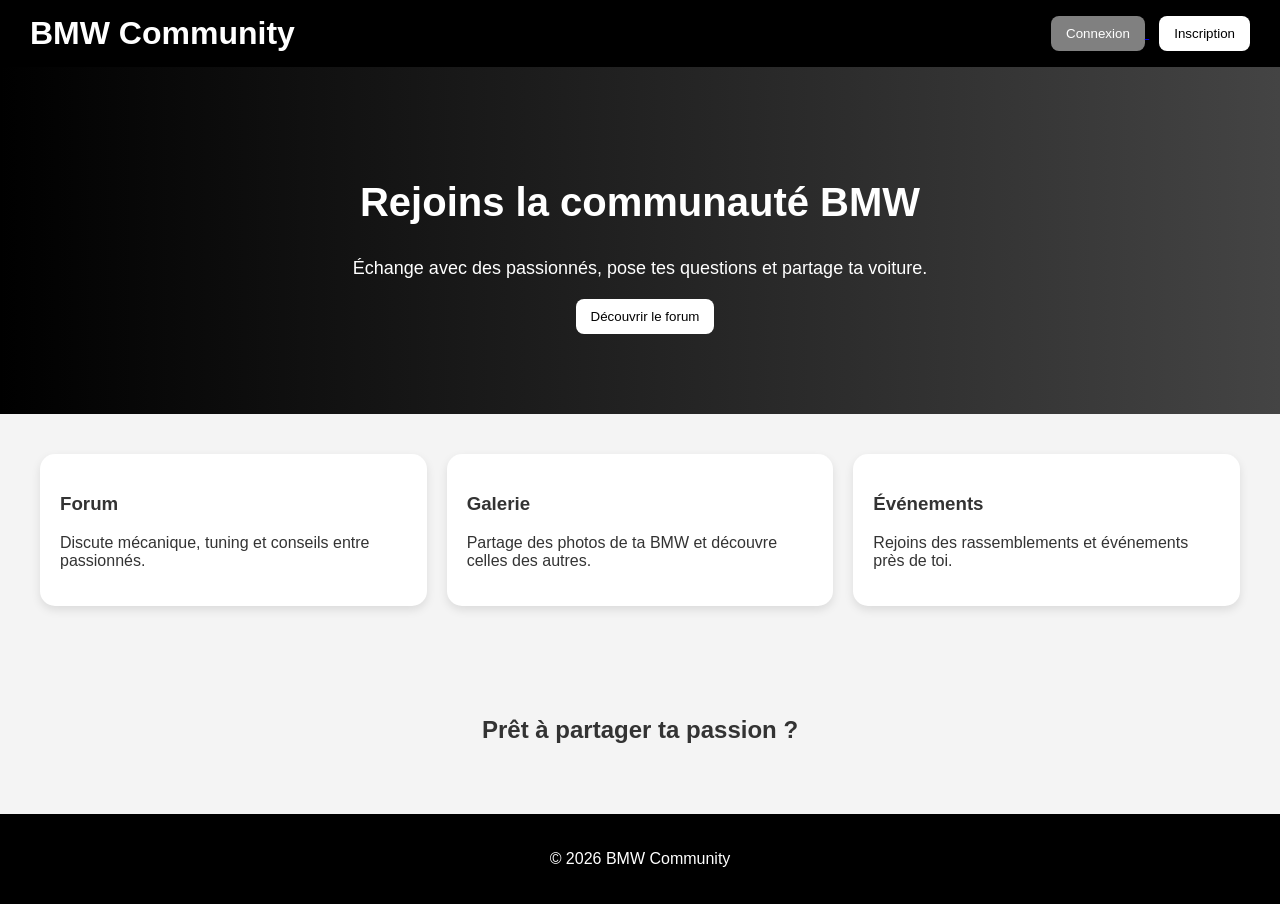
==== templates/index.html @ 7494e1bd "f" ====
<!DOCTYPE html>
<html lang="fr">
<head>
  <meta charset="UTF-8">
  <title>BMW Community</title>
    <link rel="stylesheet" href="/static/style.css">
</head>
<body>

<header>
  <h1>BMW Community</h1>
  <div>
    <a href="/login">
     <button class="btn btn-secondary">Connexion</button>
    </a>

    <a href="/register">
     <button class="btn btn-primary">Inscription</button>
    </a>
  </div>
</header>

</body>
<section class="hero">
  <h2>Rejoins la communauté BMW</h2>
  <p>Échange avec des passionnés, pose tes questions et partage ta voiture.</p>
  <a href="/forum">
    <button class="btn btn-primary">Découvrir le forum</button>
  </a>
</section>

<section class="features">
  <div class="card">
    <h3>Forum</h3>
    <p>Discute mécanique, tuning et conseils entre passionnés.</p>
  </div>

  <div class="card">
    <h3>Galerie</h3>
    <p>Partage des photos de ta BMW et découvre celles des autres.</p>
  </div>

  <div class="card">
    <h3>Événements</h3>
    <p>Rejoins des rassemblements et événements près de toi.</p>
  </div>
</section>

<section class="cta">
  <h2>Prêt à partager ta passion ?</h2>
</section>

<footer>
  <p>© 2026 BMW Community</p>
</footer>
</body>
</html>
---- static/style.css ----
body {
      margin: 0;
      font-family: Arial, sans-serif;
      background-color: #f4f4f4;
      color: #333;
    }

header {
      background-color: black;
      color: white;
      padding: 15px 30px;
      display: flex;
      justify-content: space-between;
      align-items: center;
    }

header h1 {
      margin: 0;
    }

.btn {
      padding: 10px 15px;
      border: none;
      cursor: pointer;
      border-radius: 8px;
      margin-left: 10px;
    }

.btn-primary {
      background-color: white;
      color: black;
    }

.btn-secondary {
      background-color: gray;
      color: white;
    }

.hero {
      text-align: center;
      padding: 80px 20px;
      background: linear-gradient(to right, #000, #444);
      color: white;
    }

.hero h2 {
      font-size: 40px;
    }

.hero p {
      font-size: 18px;
      margin: 20px 0;
    }

.features {
      display: grid;
      grid-template-columns: repeat(auto-fit, minmax(250px, 1fr));
      gap: 20px;
      padding: 40px;
    }

.card {
      background-color: white;
      padding: 20px;
      border-radius: 15px;
      box-shadow: 0 4px 10px rgba(0,0,0,0.1);
    }

.cta {
      text-align: center;
      padding: 50px;
    }

footer {
      background-color: black;
      color: white;
      text-align: center;
      padding: 20px;
    }
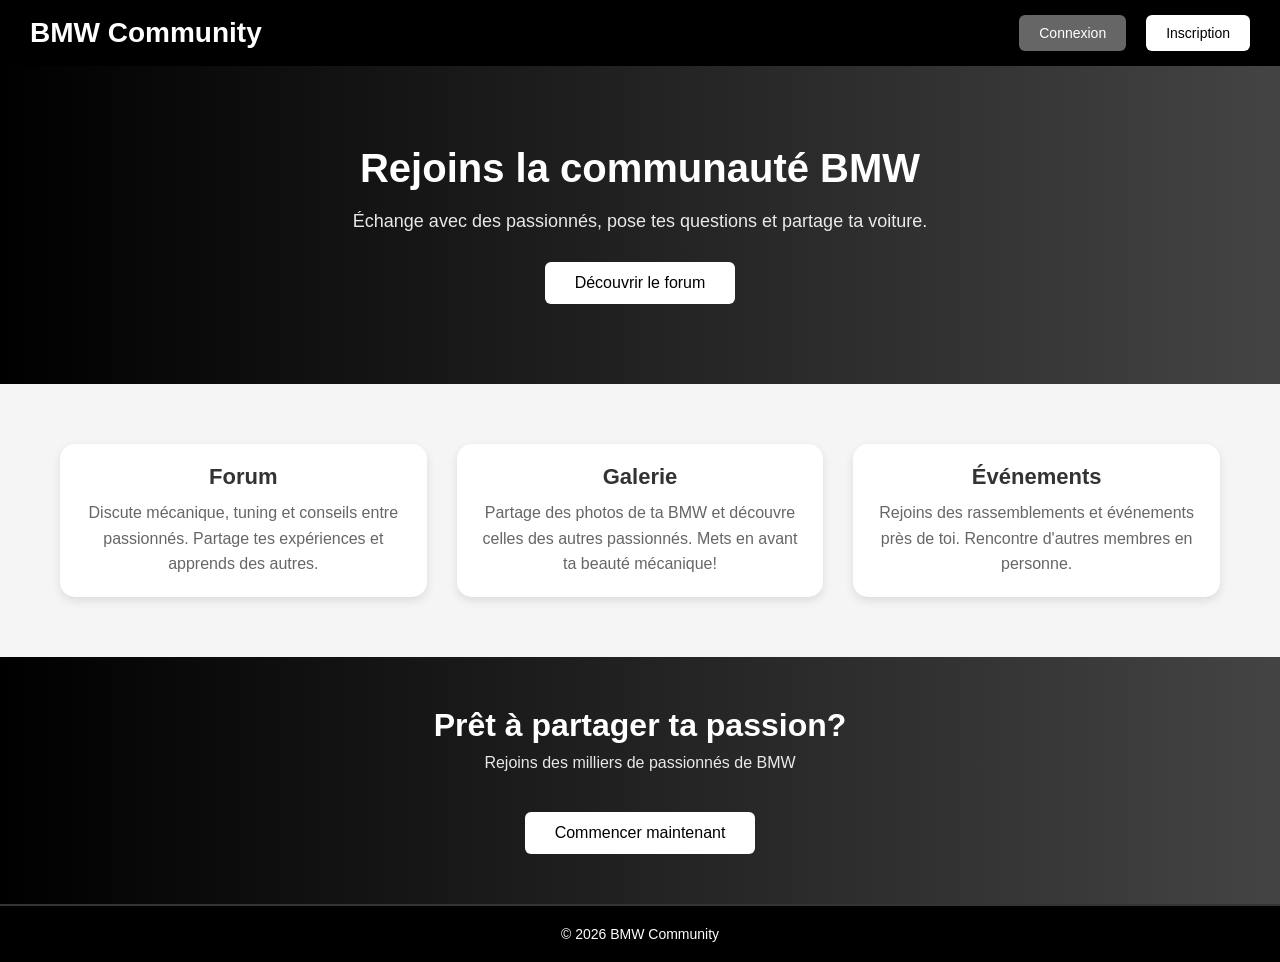
==== commit a311e94f: "avancée" ====
--- a/templates/index.html
+++ b/templates/index.html
@@ -2,25 +2,24 @@
 <html lang="fr">
 <head>
   <meta charset="UTF-8">
-  <title>BMW Community</title>
-    <link rel="stylesheet" href="/static/style.css">
+  <meta name="viewport" content="width=device-width, initial-scale=1.0">
+  <title>BMW Community - Centre de Discussion</title>
+  <link rel="stylesheet" href="/static/style.css">
 </head>
 <body>
 
 <header>
-  <h1>BMW Community</h1>
-  <div>
+  <h1> BMW Community</h1>
+  <div class="header-actions">
     <a href="/login">
-     <button class="btn btn-secondary">Connexion</button>
+      <button class="btn btn-secondary">Connexion</button>
     </a>
-
     <a href="/register">
-     <button class="btn btn-primary">Inscription</button>
+      <button class="btn btn-primary">Inscription</button>
     </a>
   </div>
 </header>
 
-</body>
 <section class="hero">
   <h2>Rejoins la communauté BMW</h2>
   <p>Échange avec des passionnés, pose tes questions et partage ta voiture.</p>
@@ -31,27 +30,32 @@
 
 <section class="features">
   <div class="card">
-    <h3>Forum</h3>
-    <p>Discute mécanique, tuning et conseils entre passionnés.</p>
+    <h3> Forum</h3>
+    <p>Discute mécanique, tuning et conseils entre passionnés. Partage tes expériences et apprends des autres.</p>
   </div>
 
   <div class="card">
-    <h3>Galerie</h3>
-    <p>Partage des photos de ta BMW et découvre celles des autres.</p>
+    <h3> Galerie</h3>
+    <p>Partage des photos de ta BMW et découvre celles des autres passionnés. Mets en avant ta beauté mécanique!</p>
   </div>
 
   <div class="card">
-    <h3>Événements</h3>
-    <p>Rejoins des rassemblements et événements près de toi.</p>
+    <h3> Événements</h3>
+    <p>Rejoins des rassemblements et événements près de toi. Rencontre d'autres membres en personne.</p>
   </div>
 </section>
 
 <section class="cta">
-  <h2>Prêt à partager ta passion ?</h2>
+  <h2>Prêt à partager ta passion?</h2>
+  <p>Rejoins des milliers de passionnés de BMW</p>
+  <a href="/register">
+    <button class="btn btn-primary">Commencer maintenant</button>
+  </a>
 </section>
 
 <footer>
-  <p>© 2026 BMW Community</p>
+  <p>&copy; 2026 BMW Community </p>
 </footer>
+
 </body>
 </html>
--- a/static/style.css
+++ b/static/style.css
@@ -1,53 +1,697 @@
+* {
+  box-sizing: border-box;
+}
+
+html, body {
+  margin: 0;
+  padding: 0;
+  height: 100%;
+}
+
 body {
-      margin: 0;
-      font-family: Arial, sans-serif;
-      background-color: #f4f4f4;
-      color: #333;
-    }
+  font-family: 'Segoe UI', Tahoma, Geneva, Verdana, sans-serif;
+  background-color: #f5f5f5;
+  color: #333;
+  display: flex;
+  flex-direction: column;
+}
 
 header {
-      background-color: black;
-      color: white;
-      padding: 15px 30px;
-      display: flex;
-      justify-content: space-between;
-      align-items: center;
-    }
+  background-color: #000;
+  color: white;
+  padding: 15px 30px;
+  display: flex;
+  justify-content: space-between;
+  align-items: center;
+  box-shadow: 0 2px 10px rgba(0,0,0,0.1);
+}
 
 header h1 {
-      margin: 0;
-    }
+  margin: 0;
+  font-size: 28px;
+}
+
+.header-actions {
+  display: flex;
+  align-items: center;
+  gap: 20px;
+}
+
+.username {
+  color: #ccc;
+  font-size: 14px;
+}
 
 .btn {
-      padding: 10px 15px;
-      border: none;
-      cursor: pointer;
-      border-radius: 8px;
-      margin-left: 10px;
-    }
+  padding: 10px 20px;
+  border: none;
+  cursor: pointer;
+  border-radius: 6px;
+  font-size: 14px;
+  font-weight: 500;
+  transition: all 0.3s ease;
+}
 
 .btn-primary {
-      background-color: white;
-      color: black;
-    }
+  background-color: white;
+  color: black;
+}
+
+.btn-primary:hover {
+  background-color: #f0f0f0;
+  transform: translateY(-2px);
+  box-shadow: 0 4px 12px rgba(0,0,0,0.15);
+}
 
 .btn-secondary {
-      background-color: gray;
-      color: white;
-    }
-
+  background-color: #666;
+  color: white;
+}
+
+.btn-secondary:hover {
+  background-color: #555;
+  transform: translateY(-2px);
+  box-shadow: 0 4px 12px rgba(0,0,0,0.15);
+}
+
+.container {
+  max-width: 1200px;
+  margin: 0 auto;
+  padding: 20px;
+}
+
+.forum-header {
+  text-align: center;
+  margin: 40px 0;
+  padding: 30px;
+  background: linear-gradient(to right, #000, #333);
+  color: white;
+  border-radius: 8px;
+}
+
+.forum-header h2 {
+  margin: 0 0 10px 0;
+  font-size: 32px;
+}
+
+.forum-header p {
+  margin: 0 0 20px 0;
+  opacity: 0.9;
+}
+
+.categories {
+  display: flex;
+  gap: 10px;
+  margin: 30px 0;
+  flex-wrap: wrap;
+}
+
+.category-btn {
+  padding: 10px 20px;
+  background-color: white;
+  border: 2px solid #ddd;
+  border-radius: 25px;
+  cursor: pointer;
+  font-weight: 500;
+  transition: all 0.3s ease;
+}
+
+.category-btn:hover {
+  border-color: #000;
+  background-color: #f9f9f9;
+}
+
+.category-btn.active {
+  background-color: #000;
+  color: white;
+  border-color: #000;
+}
+
+.discussions-list {
+  display: grid;
+  gap: 20px;
+  margin-top: 30px;
+}
+
+.discussion-card {
+  background: white;
+  border-radius: 8px;
+  padding: 20px;
+  cursor: pointer;
+  transition: all 0.3s ease;
+  box-shadow: 0 2px 8px rgba(0,0,0,0.08);
+  border-left: 4px solid #000;
+}
+
+.discussion-card:hover {
+  box-shadow: 0 6px 16px rgba(0,0,0,0.12);
+  transform: translateY(-2px);
+}
+
+.discussion-header {
+  display: flex;
+  justify-content: space-between;
+  align-items: flex-start;
+  margin-bottom: 12px;
+}
+
+.discussion-header h3 {
+  margin: 0;
+  font-size: 18px;
+  color: #000;
+}
+
+.category-badge {
+  background-color: #000;
+  color: white;
+  padding: 4px 12px;
+  border-radius: 12px;
+  font-size: 12px;
+  font-weight: 600;
+  white-space: nowrap;
+}
+
+.discussion-preview {
+  color: #666;
+  margin: 10px 0;
+  line-height: 1.5;
+}
+
+.discussion-meta {
+  display: flex;
+  gap: 20px;
+  font-size: 13px;
+  color: #999;
+  border-top: 1px solid #eee;
+  padding-top: 12px;
+}
+
+.author {
+  font-weight: 500;
+}
+
+.replies, .date {
+  display: flex;
+  align-items: center;
+}
+
+.loading, .no-discussions, .error, .no-replies {
+  text-align: center;
+  padding: 40px 20px;
+  color: #999;
+  font-size: 16px;
+}
+
+.error {
+  color: #d32f2f;
+}
+
+/* Modal Styles */
+.modal {
+  position: fixed;
+  z-index: 1000;
+  left: 0;
+  top: 0;
+  width: 100%;
+  height: 100%;
+  overflow: auto;
+  background-color: rgba(0,0,0,0.5);
+  animation: fadeIn 0.3s ease;
+}
+
+@keyframes fadeIn {
+  from {
+    opacity: 0;
+  }
+  to {
+    opacity: 1;
+  }
+}
+
+.modal-content {
+  background-color: white;
+  margin: 5% auto;
+  padding: 30px;
+  border-radius: 8px;
+  width: 90%;
+  max-width: 600px;
+  box-shadow: 0 10px 40px rgba(0,0,0,0.2);
+  animation: slideUp 0.3s ease;
+}
+
+.modal-large {
+  max-width: 800px;
+  max-height: 90vh;
+  overflow-y: auto;
+}
+
+@keyframes slideUp {
+  from {
+    transform: translateY(50px);
+    opacity: 0;
+  }
+  to {
+    transform: translateY(0);
+    opacity: 1;
+  }
+}
+
+.modal-header {
+  display: flex;
+  justify-content: space-between;
+  align-items: center;
+  margin-bottom: 20px;
+  border-bottom: 2px solid #f0f0f0;
+  padding-bottom: 15px;
+}
+
+.modal-header h3 {
+  margin: 0;
+  font-size: 22px;
+}
+
+.close {
+  font-size: 28px;
+  font-weight: bold;
+  color: #aaa;
+  cursor: pointer;
+  transition: color 0.3s ease;
+}
+
+.close:hover {
+  color: #000;
+}
+
+.form-group {
+  margin-bottom: 20px;
+}
+
+.form-group label {
+  display: block;
+  margin-bottom: 8px;
+  font-weight: 600;
+  color: #333;
+}
+
+.form-group input,
+.form-group textarea,
+.form-group select {
+  width: 100%;
+  padding: 10px 12px;
+  border: 1px solid #ddd;
+  border-radius: 6px;
+  font-family: inherit;
+  font-size: 14px;
+  transition: border-color 0.3s ease;
+}
+
+.form-group input:focus,
+.form-group textarea:focus,
+.form-group select:focus {
+  outline: none;
+  border-color: #000;
+  box-shadow: 0 0 0 3px rgba(0,0,0,0.1);
+}
+
+.form-group textarea {
+  resize: vertical;
+  min-height: 120px;
+}
+
+.modal-buttons {
+  display: flex;
+  gap: 10px;
+  justify-content: flex-end;
+  margin-top: 25px;
+  border-top: 1px solid #f0f0f0;
+  padding-top: 15px;
+}
+
+/* Discussion Detail Styles */
+.discussion-detail {
+  margin-bottom: 30px;
+  padding-bottom: 20px;
+  border-bottom: 2px solid #f0f0f0;
+}
+
+.detail-header {
+  display: flex;
+  gap: 15px;
+  align-items: center;
+  margin-bottom: 15px;
+}
+
+.detail-content {
+  background-color: #f9f9f9;
+  padding: 20px;
+  border-radius: 6px;
+  line-height: 1.6;
+  margin: 15px 0;
+  white-space: pre-wrap;
+  word-break: break-word;
+}
+
+.detail-author {
+  color: #666;
+  font-size: 14px;
+  margin-top: 10px;
+}
+
+.replies-section {
+  margin: 30px 0;
+}
+
+.replies-section h4 {
+  margin-top: 0;
+  padding-bottom: 10px;
+  border-bottom: 2px solid #f0f0f0;
+}
+
+.reply {
+  background-color: #f9f9f9;
+  padding: 15px;
+  border-radius: 6px;
+  margin-bottom: 15px;
+  border-left: 3px solid #ddd;
+}
+
+.reply-header {
+  display: flex;
+  justify-content: space-between;
+  margin-bottom: 10px;
+  font-size: 13px;
+}
+
+.reply-header strong {
+  color: #000;
+}
+
+.reply-header .date {
+  color: #999;
+}
+
+.reply-content {
+  color: #333;
+  line-height: 1.5;
+  white-space: pre-wrap;
+  word-break: break-word;
+}
+
+.reply-form {
+  background-color: #f9f9f9;
+  padding: 20px;
+  border-radius: 6px;
+  margin-top: 20px;
+}
+
+.reply-form h4 {
+  margin-top: 0;
+}
+
+.reply-form textarea {
+  width: 100%;
+  padding: 10px;
+  border: 1px solid #ddd;
+  border-radius: 6px;
+  font-family: inherit;
+  min-height: 100px;
+  margin-bottom: 10px;
+}
+
+.reply-form .btn {
+  margin-top: 10px;
+}
+
+/* Hero Section */
 .hero {
-      text-align: center;
-      padding: 80px 20px;
-      background: linear-gradient(to right, #000, #444);
-      color: white;
-    }
+  text-align: center;
+  padding: 80px 20px;
+  background: linear-gradient(to right, #000, #444);
+  color: white;
+}
 
 .hero h2 {
-      font-size: 40px;
-    }
+  font-size: 40px;
+  margin: 0 0 20px 0;
+}
 
 .hero p {
+  font-size: 18px;
+  opacity: 0.9;
+  margin: 0 0 30px 0;
+}
+
+.hero .btn {
+  font-size: 16px;
+  padding: 12px 30px;
+}
+
+/* Features Section */
+.features {
+  display: grid;
+  grid-template-columns: repeat(auto-fit, minmax(300px, 1fr));
+  gap: 30px;
+  padding: 60px 20px;
+  max-width: 1200px;
+  margin: 0 auto;
+}
+
+.card {
+  background: white;
+  padding: 30px;
+  border-radius: 8px;
+  text-align: center;
+  box-shadow: 0 2px 12px rgba(0,0,0,0.08);
+  transition: all 0.3s ease;
+}
+
+.card:hover {
+  box-shadow: 0 8px 24px rgba(0,0,0,0.12);
+  transform: translateY(-5px);
+}
+
+.card h3 {
+  margin: 0 0 10px 0;
+  font-size: 22px;
+}
+
+.card p {
+  margin: 0;
+  color: #666;
+  line-height: 1.6;
+}
+
+/* CTA Section */
+.cta {
+  text-align: center;
+  padding: 60px 20px;
+  background: linear-gradient(to right, #000, #444);
+  color: white;
+}
+
+.cta h2 {
+  font-size: 32px;
+  margin: 0 0 10px 0;
+}
+
+.cta p {
+  margin: 0 0 20px 0;
+  opacity: 0.9;
+  font-size: 16px;
+}
+
+.cta .btn {
+  margin-top: 20px;
+  padding: 12px 30px;
+  font-size: 16px;
+}
+
+/* Footer */
+footer {
+  background-color: #000;
+  color: white;
+  text-align: center;
+  padding: 20px;
+  margin-top: auto;
+  border-top: 2px solid #333;
+}
+
+footer p {
+  margin: 0;
+  font-size: 14px;
+}
+
+/* Authentication Pages */
+.auth-container {
+  display: flex;
+  justify-content: center;
+  align-items: center;
+  min-height: 100vh;
+  background: linear-gradient(to right, #000, #444);
+  flex-direction: column;
+  gap: 20px;
+}
+
+.back-link {
+  color: white;
+  text-decoration: none;
+  font-weight: 500;
+  transition: text-decoration 0.3s ease;
+}
+
+.back-link:hover {
+  text-decoration: underline;
+}
+
+.auth-form {
+  background: white;
+  padding: 40px;
+  border-radius: 8px;
+  box-shadow: 0 10px 40px rgba(0,0,0,0.2);
+  width: 100%;
+  max-width: 400px;
+}
+
+.auth-form h1 {
+  text-align: center;
+  margin: 0 0 30px 0;
+  font-size: 28px;
+  color: #000;
+}
+
+.error-message {
+  color: #d32f2f;
+  font-size: 14px;
+  margin-top: 5px;
+  display: none;
+  padding: 10px;
+  background-color: #ffebee;
+  border-radius: 4px;
+  border-left: 3px solid #d32f2f;
+}
+
+.success-message {
+  color: #388e3c;
+  font-size: 14px;
+  margin-top: 5px;
+  display: none;
+  padding: 10px;
+  background-color: #f1f8e9;
+  border-radius: 4px;
+  border-left: 3px solid #388e3c;
+}
+
+#form-error, #form-success {
+  margin-bottom: 15px;
+}
+
+.auth-form .form-group input {
+  width: 100%;
+  padding: 12px;
+  border: 1px solid #ddd;
+  border-radius: 6px;
+  font-size: 14px;
+  transition: border-color 0.3s ease;
+}
+
+.auth-form .form-group input:focus {
+  outline: none;
+  border-color: #000;
+  box-shadow: 0 0 0 3px rgba(0,0,0,0.1);
+}
+
+.submit-btn {
+  width: 100%;
+  padding: 12px;
+  background-color: #000;
+  color: white;
+  border: none;
+  border-radius: 6px;
+  font-size: 16px;
+  font-weight: 600;
+  cursor: pointer;
+  transition: background-color 0.3s ease, transform 0.2s ease;
+  margin-top: 10px;
+}
+
+.submit-btn:hover {
+  background-color: #333;
+}
+
+.submit-btn:active {
+  transform: scale(0.98);
+}
+
+.auth-link {
+  text-align: center;
+  margin-top: 20px;
+  font-size: 14px;
+  color: #666;
+}
+
+.auth-link a {
+  color: #000;
+  text-decoration: none;
+  font-weight: 600;
+}
+
+.auth-link a:hover {
+  text-decoration: underline;
+}
+
+.reply-form-container {
+  display: none;
+}
+
+#login-btn a {
+  text-decoration: none;
+  color: white;
+}
+
+/* Responsive */
+@media (max-width: 768px) {
+  header {
+    flex-direction: column;
+    gap: 15px;
+  }
+
+  header h1 {
+    font-size: 22px;
+  }
+
+  .header-actions {
+    width: 100%;
+    justify-content: center;
+  }
+
+  .forum-header h2 {
+    font-size: 24px;
+  }
+
+  .modal-content {
+    width: 95%;
+    margin: 20% auto;
+  }
+
+  .discussion-header {
+    flex-direction: column;
+    gap: 10px;
+  }
+
+  .discussion-meta {
+    flex-direction: column;
+    gap: 5px;
+  }
+
+  .hero h2 {
+    font-size: 28px;
+  }
+
+  .categories {
+    justify-content: center;
+  }
+}
+
       font-size: 18px;
       margin: 20px 0;
     }
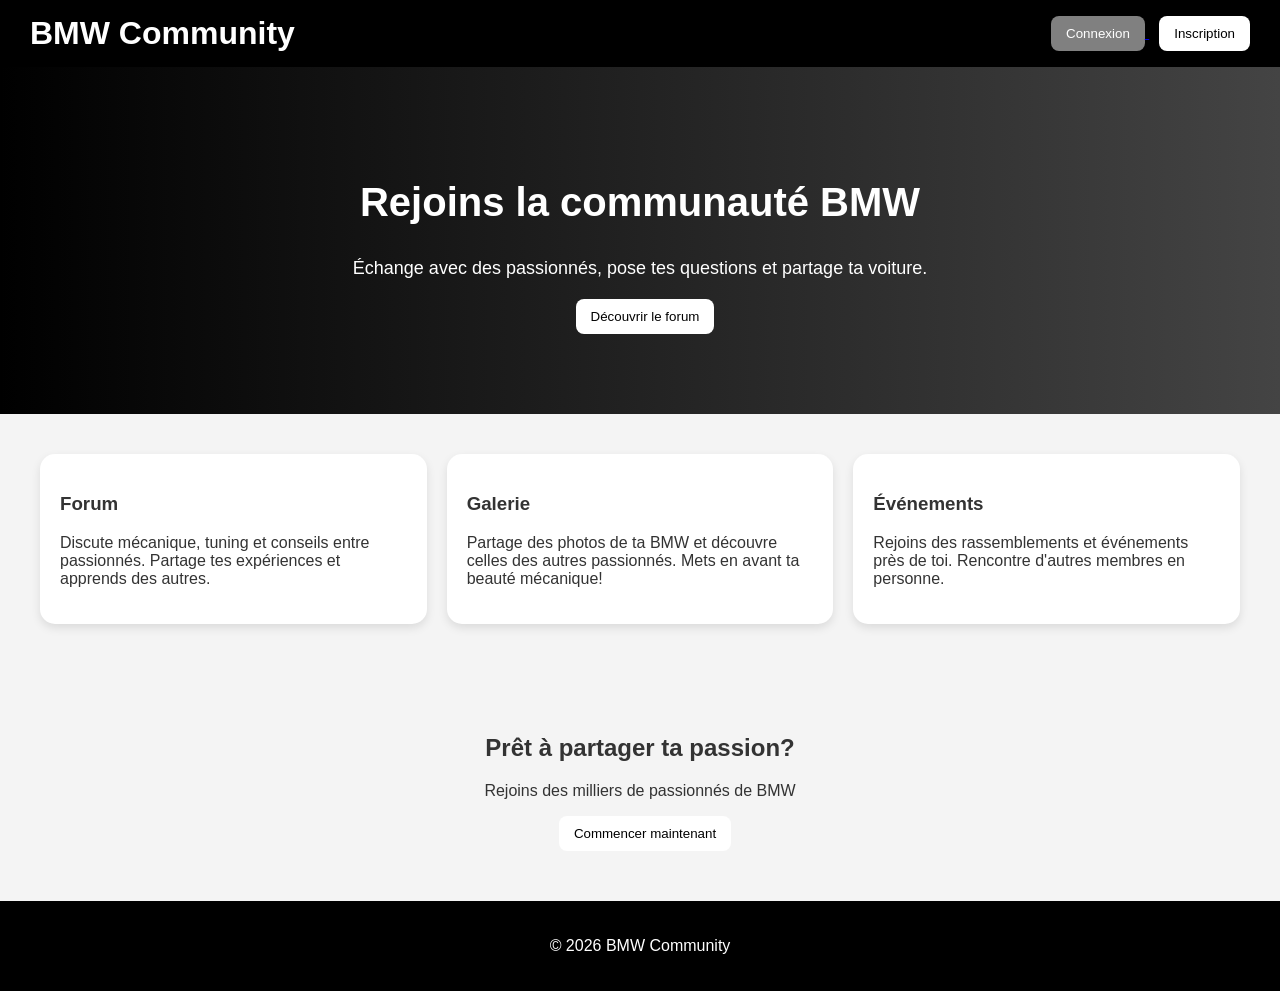
==== commit 613cc43a: "log" ====
--- a/templates/index.html
+++ b/templates/index.html
@@ -10,7 +10,7 @@
 
 <header>
   <h1> BMW Community</h1>
-  <div class="header-actions">
+  <div class="header-actions" id="headerActions">
     <a href="/login">
       <button class="btn btn-secondary">Connexion</button>
     </a>
@@ -19,6 +19,27 @@
     </a>
   </div>
 </header>
+
+<script>
+  function updateHeader() {
+    const user = JSON.parse(localStorage.getItem('user') || 'null');
+    const headerActions = document.getElementById('headerActions');
+    
+    if (user) {
+      headerActions.innerHTML = `
+        <span style="color: white; margin-right: 15px;">👤 ${user.username}</span>
+        <button class="btn btn-secondary" onclick="logout()">Déconnexion</button>
+      `;
+    }
+  }
+  
+  function logout() {
+    localStorage.removeItem('user');
+    window.location.href = '/';
+  }
+  
+  updateHeader();
+</script>
 
 <section class="hero">
   <h2>Rejoins la communauté BMW</h2>
--- a/static/style.css
+++ b/static/style.css
@@ -1,723 +1,149 @@
-* {
-  box-sizing: border-box;
+body{
+    margin:0;
+    font-family:Arial,sans-serif;
+    background:#f4f4f4;
+    color:#333;
 }
 
-html, body {
-  margin: 0;
-  padding: 0;
-  height: 100%;
+/* ===== HEADER ===== */
+
+header{
+    background:black;
+    color:white;
+    padding:15px 30px;
+    display:flex;
+    justify-content:space-between;
+    align-items:center;
 }
 
-body {
-  font-family: 'Segoe UI', Tahoma, Geneva, Verdana, sans-serif;
-  background-color: #f5f5f5;
-  color: #333;
-  display: flex;
-  flex-direction: column;
+header h1{
+    margin:0;
 }
 
-header {
-  background-color: #000;
-  color: white;
-  padding: 15px 30px;
-  display: flex;
-  justify-content: space-between;
-  align-items: center;
-  box-shadow: 0 2px 10px rgba(0,0,0,0.1);
+/* ===== BOUTONS ===== */
+
+.btn{
+    padding:10px 15px;
+    border:none;
+    border-radius:8px;
+    cursor:pointer;
+    margin-left:10px;
+    text-decoration:none;
 }
 
-header h1 {
-  margin: 0;
-  font-size: 28px;
+.btn-primary{
+    background:white;
+    color:black;
 }
 
-.header-actions {
-  display: flex;
-  align-items: center;
-  gap: 20px;
+.btn-secondary{
+    background:gray;
+    color:white;
 }
 
-.username {
-  color: #ccc;
-  font-size: 14px;
+/* ===== HERO ===== */
+
+.hero{
+    text-align:center;
+    padding:80px 20px;
+    background:linear-gradient(to right,#000,#444);
+    color:white;
 }
 
-.btn {
-  padding: 10px 20px;
-  border: none;
-  cursor: pointer;
-  border-radius: 6px;
-  font-size: 14px;
-  font-weight: 500;
-  transition: all 0.3s ease;
+.hero h2{
+    font-size:40px;
 }
 
-.btn-primary {
-  background-color: white;
-  color: black;
+.hero p{
+    font-size:18px;
+    margin:20px 0;
 }
 
-.btn-primary:hover {
-  background-color: #f0f0f0;
-  transform: translateY(-2px);
-  box-shadow: 0 4px 12px rgba(0,0,0,0.15);
+/* ===== FEATURES ===== */
+
+.features{
+    display:grid;
+    grid-template-columns:repeat(auto-fit,minmax(250px,1fr));
+    gap:20px;
+    padding:40px;
 }
 
-.btn-secondary {
-  background-color: #666;
-  color: white;
+.card{
+    background:white;
+    padding:20px;
+    border-radius:15px;
+    box-shadow:0 4px 10px rgba(0,0,0,0.1);
 }
 
-.btn-secondary:hover {
-  background-color: #555;
-  transform: translateY(-2px);
-  box-shadow: 0 4px 12px rgba(0,0,0,0.15);
+/* ===== CTA ===== */
+
+.cta{
+    text-align:center;
+    padding:50px;
 }
 
-.container {
-  max-width: 1200px;
-  margin: 0 auto;
-  padding: 20px;
+/* ===== FOOTER ===== */
+
+footer{
+    background:black;
+    color:white;
+    text-align:center;
+    padding:20px;
 }
 
-.forum-header {
-  text-align: center;
-  margin: 40px 0;
-  padding: 30px;
-  background: linear-gradient(to right, #000, #333);
-  color: white;
-  border-radius: 8px;
+/* ===== LOGIN / REGISTER ===== */
+
+.auth-page{
+    display:flex;
+    justify-content:center;
+    align-items:center;
+    height:100vh;
+    background:linear-gradient(to right,#000,#333);
 }
 
-.forum-header h2 {
-  margin: 0 0 10px 0;
-  font-size: 32px;
+.auth-box{
+    width:350px;
+    background:white;
+    padding:40px;
+    border-radius:20px;
+    box-shadow:0 5px 20px rgba(0,0,0,0.3);
+    text-align:center;
 }
 
-.forum-header p {
-  margin: 0 0 20px 0;
-  opacity: 0.9;
+.auth-box h1{
+    margin-bottom:30px;
 }
 
-.categories {
-  display: flex;
-  gap: 10px;
-  margin: 30px 0;
-  flex-wrap: wrap;
+.auth-box input{
+    width:100%;
+    padding:12px;
+    margin:10px 0;
+    border:1px solid #ccc;
+    border-radius:8px;
+    font-size:16px;
+    box-sizing:border-box;
 }
 
-.category-btn {
-  padding: 10px 20px;
-  background-color: white;
-  border: 2px solid #ddd;
-  border-radius: 25px;
-  cursor: pointer;
-  font-weight: 500;
-  transition: all 0.3s ease;
+.auth-box button{
+    width:100%;
+    padding:12px;
+    margin-top:15px;
+    background:black;
+    color:white;
+    border:none;
+    border-radius:8px;
+    cursor:pointer;
 }
 
-.category-btn:hover {
-  border-color: #000;
-  background-color: #f9f9f9;
+.auth-box button:hover{
+    background:#333;
 }
 
-.category-btn.active {
-  background-color: #000;
-  color: white;
-  border-color: #000;
+.auth-box p{
+    margin-top:20px;
 }
 
-.discussions-list {
-  display: grid;
-  gap: 20px;
-  margin-top: 30px;
+.auth-box a{
+    color:#0077ff;
+    text-decoration:none;
 }
-
-.discussion-card {
-  background: white;
-  border-radius: 8px;
-  padding: 20px;
-  cursor: pointer;
-  transition: all 0.3s ease;
-  box-shadow: 0 2px 8px rgba(0,0,0,0.08);
-  border-left: 4px solid #000;
-}
-
-.discussion-card:hover {
-  box-shadow: 0 6px 16px rgba(0,0,0,0.12);
-  transform: translateY(-2px);
-}
-
-.discussion-header {
-  display: flex;
-  justify-content: space-between;
-  align-items: flex-start;
-  margin-bottom: 12px;
-}
-
-.discussion-header h3 {
-  margin: 0;
-  font-size: 18px;
-  color: #000;
-}
-
-.category-badge {
-  background-color: #000;
-  color: white;
-  padding: 4px 12px;
-  border-radius: 12px;
-  font-size: 12px;
-  font-weight: 600;
-  white-space: nowrap;
-}
-
-.discussion-preview {
-  color: #666;
-  margin: 10px 0;
-  line-height: 1.5;
-}
-
-.discussion-meta {
-  display: flex;
-  gap: 20px;
-  font-size: 13px;
-  color: #999;
-  border-top: 1px solid #eee;
-  padding-top: 12px;
-}
-
-.author {
-  font-weight: 500;
-}
-
-.replies, .date {
-  display: flex;
-  align-items: center;
-}
-
-.loading, .no-discussions, .error, .no-replies {
-  text-align: center;
-  padding: 40px 20px;
-  color: #999;
-  font-size: 16px;
-}
-
-.error {
-  color: #d32f2f;
-}
-
-/* Modal Styles */
-.modal {
-  position: fixed;
-  z-index: 1000;
-  left: 0;
-  top: 0;
-  width: 100%;
-  height: 100%;
-  overflow: auto;
-  background-color: rgba(0,0,0,0.5);
-  animation: fadeIn 0.3s ease;
-}
-
-@keyframes fadeIn {
-  from {
-    opacity: 0;
-  }
-  to {
-    opacity: 1;
-  }
-}
-
-.modal-content {
-  background-color: white;
-  margin: 5% auto;
-  padding: 30px;
-  border-radius: 8px;
-  width: 90%;
-  max-width: 600px;
-  box-shadow: 0 10px 40px rgba(0,0,0,0.2);
-  animation: slideUp 0.3s ease;
-}
-
-.modal-large {
-  max-width: 800px;
-  max-height: 90vh;
-  overflow-y: auto;
-}
-
-@keyframes slideUp {
-  from {
-    transform: translateY(50px);
-    opacity: 0;
-  }
-  to {
-    transform: translateY(0);
-    opacity: 1;
-  }
-}
-
-.modal-header {
-  display: flex;
-  justify-content: space-between;
-  align-items: center;
-  margin-bottom: 20px;
-  border-bottom: 2px solid #f0f0f0;
-  padding-bottom: 15px;
-}
-
-.modal-header h3 {
-  margin: 0;
-  font-size: 22px;
-}
-
-.close {
-  font-size: 28px;
-  font-weight: bold;
-  color: #aaa;
-  cursor: pointer;
-  transition: color 0.3s ease;
-}
-
-.close:hover {
-  color: #000;
-}
-
-.form-group {
-  margin-bottom: 20px;
-}
-
-.form-group label {
-  display: block;
-  margin-bottom: 8px;
-  font-weight: 600;
-  color: #333;
-}
-
-.form-group input,
-.form-group textarea,
-.form-group select {
-  width: 100%;
-  padding: 10px 12px;
-  border: 1px solid #ddd;
-  border-radius: 6px;
-  font-family: inherit;
-  font-size: 14px;
-  transition: border-color 0.3s ease;
-}
-
-.form-group input:focus,
-.form-group textarea:focus,
-.form-group select:focus {
-  outline: none;
-  border-color: #000;
-  box-shadow: 0 0 0 3px rgba(0,0,0,0.1);
-}
-
-.form-group textarea {
-  resize: vertical;
-  min-height: 120px;
-}
-
-.modal-buttons {
-  display: flex;
-  gap: 10px;
-  justify-content: flex-end;
-  margin-top: 25px;
-  border-top: 1px solid #f0f0f0;
-  padding-top: 15px;
-}
-
-/* Discussion Detail Styles */
-.discussion-detail {
-  margin-bottom: 30px;
-  padding-bottom: 20px;
-  border-bottom: 2px solid #f0f0f0;
-}
-
-.detail-header {
-  display: flex;
-  gap: 15px;
-  align-items: center;
-  margin-bottom: 15px;
-}
-
-.detail-content {
-  background-color: #f9f9f9;
-  padding: 20px;
-  border-radius: 6px;
-  line-height: 1.6;
-  margin: 15px 0;
-  white-space: pre-wrap;
-  word-break: break-word;
-}
-
-.detail-author {
-  color: #666;
-  font-size: 14px;
-  margin-top: 10px;
-}
-
-.replies-section {
-  margin: 30px 0;
-}
-
-.replies-section h4 {
-  margin-top: 0;
-  padding-bottom: 10px;
-  border-bottom: 2px solid #f0f0f0;
-}
-
-.reply {
-  background-color: #f9f9f9;
-  padding: 15px;
-  border-radius: 6px;
-  margin-bottom: 15px;
-  border-left: 3px solid #ddd;
-}
-
-.reply-header {
-  display: flex;
-  justify-content: space-between;
-  margin-bottom: 10px;
-  font-size: 13px;
-}
-
-.reply-header strong {
-  color: #000;
-}
-
-.reply-header .date {
-  color: #999;
-}
-
-.reply-content {
-  color: #333;
-  line-height: 1.5;
-  white-space: pre-wrap;
-  word-break: break-word;
-}
-
-.reply-form {
-  background-color: #f9f9f9;
-  padding: 20px;
-  border-radius: 6px;
-  margin-top: 20px;
-}
-
-.reply-form h4 {
-  margin-top: 0;
-}
-
-.reply-form textarea {
-  width: 100%;
-  padding: 10px;
-  border: 1px solid #ddd;
-  border-radius: 6px;
-  font-family: inherit;
-  min-height: 100px;
-  margin-bottom: 10px;
-}
-
-.reply-form .btn {
-  margin-top: 10px;
-}
-
-/* Hero Section */
-.hero {
-  text-align: center;
-  padding: 80px 20px;
-  background: linear-gradient(to right, #000, #444);
-  color: white;
-}
-
-.hero h2 {
-  font-size: 40px;
-  margin: 0 0 20px 0;
-}
-
-.hero p {
-  font-size: 18px;
-  opacity: 0.9;
-  margin: 0 0 30px 0;
-}
-
-.hero .btn {
-  font-size: 16px;
-  padding: 12px 30px;
-}
-
-/* Features Section */
-.features {
-  display: grid;
-  grid-template-columns: repeat(auto-fit, minmax(300px, 1fr));
-  gap: 30px;
-  padding: 60px 20px;
-  max-width: 1200px;
-  margin: 0 auto;
-}
-
-.card {
-  background: white;
-  padding: 30px;
-  border-radius: 8px;
-  text-align: center;
-  box-shadow: 0 2px 12px rgba(0,0,0,0.08);
-  transition: all 0.3s ease;
-}
-
-.card:hover {
-  box-shadow: 0 8px 24px rgba(0,0,0,0.12);
-  transform: translateY(-5px);
-}
-
-.card h3 {
-  margin: 0 0 10px 0;
-  font-size: 22px;
-}
-
-.card p {
-  margin: 0;
-  color: #666;
-  line-height: 1.6;
-}
-
-/* CTA Section */
-.cta {
-  text-align: center;
-  padding: 60px 20px;
-  background: linear-gradient(to right, #000, #444);
-  color: white;
-}
-
-.cta h2 {
-  font-size: 32px;
-  margin: 0 0 10px 0;
-}
-
-.cta p {
-  margin: 0 0 20px 0;
-  opacity: 0.9;
-  font-size: 16px;
-}
-
-.cta .btn {
-  margin-top: 20px;
-  padding: 12px 30px;
-  font-size: 16px;
-}
-
-/* Footer */
-footer {
-  background-color: #000;
-  color: white;
-  text-align: center;
-  padding: 20px;
-  margin-top: auto;
-  border-top: 2px solid #333;
-}
-
-footer p {
-  margin: 0;
-  font-size: 14px;
-}
-
-/* Authentication Pages */
-.auth-container {
-  display: flex;
-  justify-content: center;
-  align-items: center;
-  min-height: 100vh;
-  background: linear-gradient(to right, #000, #444);
-  flex-direction: column;
-  gap: 20px;
-}
-
-.back-link {
-  color: white;
-  text-decoration: none;
-  font-weight: 500;
-  transition: text-decoration 0.3s ease;
-}
-
-.back-link:hover {
-  text-decoration: underline;
-}
-
-.auth-form {
-  background: white;
-  padding: 40px;
-  border-radius: 8px;
-  box-shadow: 0 10px 40px rgba(0,0,0,0.2);
-  width: 100%;
-  max-width: 400px;
-}
-
-.auth-form h1 {
-  text-align: center;
-  margin: 0 0 30px 0;
-  font-size: 28px;
-  color: #000;
-}
-
-.error-message {
-  color: #d32f2f;
-  font-size: 14px;
-  margin-top: 5px;
-  display: none;
-  padding: 10px;
-  background-color: #ffebee;
-  border-radius: 4px;
-  border-left: 3px solid #d32f2f;
-}
-
-.success-message {
-  color: #388e3c;
-  font-size: 14px;
-  margin-top: 5px;
-  display: none;
-  padding: 10px;
-  background-color: #f1f8e9;
-  border-radius: 4px;
-  border-left: 3px solid #388e3c;
-}
-
-#form-error, #form-success {
-  margin-bottom: 15px;
-}
-
-.auth-form .form-group input {
-  width: 100%;
-  padding: 12px;
-  border: 1px solid #ddd;
-  border-radius: 6px;
-  font-size: 14px;
-  transition: border-color 0.3s ease;
-}
-
-.auth-form .form-group input:focus {
-  outline: none;
-  border-color: #000;
-  box-shadow: 0 0 0 3px rgba(0,0,0,0.1);
-}
-
-.submit-btn {
-  width: 100%;
-  padding: 12px;
-  background-color: #000;
-  color: white;
-  border: none;
-  border-radius: 6px;
-  font-size: 16px;
-  font-weight: 600;
-  cursor: pointer;
-  transition: background-color 0.3s ease, transform 0.2s ease;
-  margin-top: 10px;
-}
-
-.submit-btn:hover {
-  background-color: #333;
-}
-
-.submit-btn:active {
-  transform: scale(0.98);
-}
-
-.auth-link {
-  text-align: center;
-  margin-top: 20px;
-  font-size: 14px;
-  color: #666;
-}
-
-.auth-link a {
-  color: #000;
-  text-decoration: none;
-  font-weight: 600;
-}
-
-.auth-link a:hover {
-  text-decoration: underline;
-}
-
-.reply-form-container {
-  display: none;
-}
-
-#login-btn a {
-  text-decoration: none;
-  color: white;
-}
-
-/* Responsive */
-@media (max-width: 768px) {
-  header {
-    flex-direction: column;
-    gap: 15px;
-  }
-
-  header h1 {
-    font-size: 22px;
-  }
-
-  .header-actions {
-    width: 100%;
-    justify-content: center;
-  }
-
-  .forum-header h2 {
-    font-size: 24px;
-  }
-
-  .modal-content {
-    width: 95%;
-    margin: 20% auto;
-  }
-
-  .discussion-header {
-    flex-direction: column;
-    gap: 10px;
-  }
-
-  .discussion-meta {
-    flex-direction: column;
-    gap: 5px;
-  }
-
-  .hero h2 {
-    font-size: 28px;
-  }
-
-  .categories {
-    justify-content: center;
-  }
-}
-
-      font-size: 18px;
-      margin: 20px 0;
-    }
-
-.features {
-      display: grid;
-      grid-template-columns: repeat(auto-fit, minmax(250px, 1fr));
-      gap: 20px;
-      padding: 40px;
-    }
-
-.card {
-      background-color: white;
-      padding: 20px;
-      border-radius: 15px;
-      box-shadow: 0 4px 10px rgba(0,0,0,0.1);
-    }
-
-.cta {
-      text-align: center;
-      padding: 50px;
-    }
-
-footer {
-      background-color: black;
-      color: white;
-      text-align: center;
-      padding: 20px;
-    }
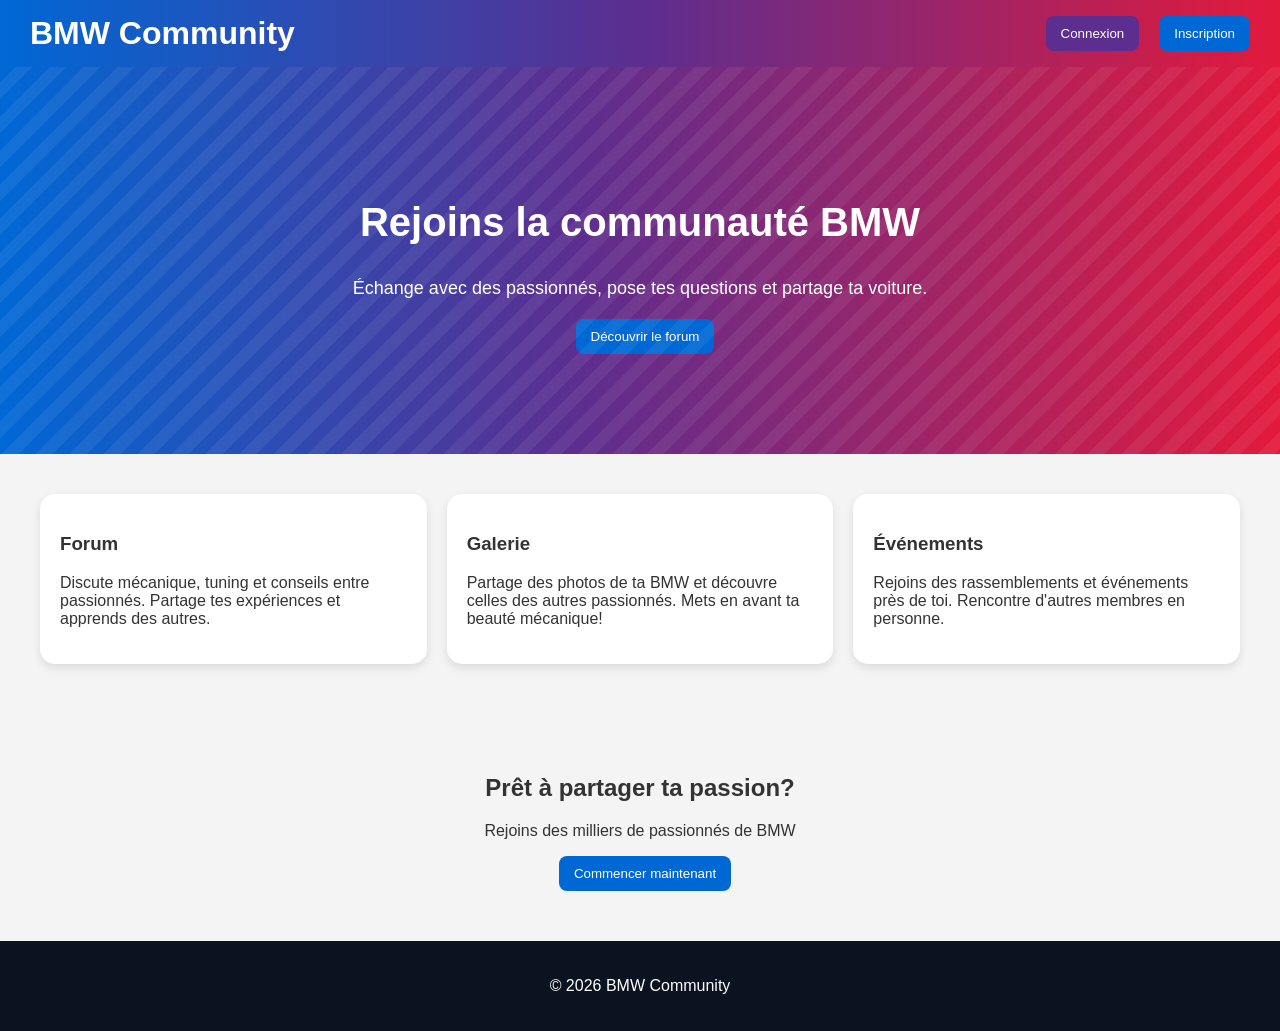
==== commit a4dbb500: "h" ====
--- a/templates/index.html
+++ b/templates/index.html
@@ -27,7 +27,7 @@
     
     if (user) {
       headerActions.innerHTML = `
-        <span style="color: white; margin-right: 15px;">👤 ${user.username}</span>
+        <span style="color: white; margin-right: 15px;"> ${user.username}</span>
         <button class="btn btn-secondary" onclick="logout()">Déconnexion</button>
       `;
     }
--- a/static/style.css
+++ b/static/style.css
@@ -5,10 +5,18 @@
     color:#333;
 }
 
+:root{
+    --bmw-blue:#0068D5;
+    --bmw-purple:#5C2E8F;
+    --bmw-red:#E21A3C;
+    --bmw-dark:#0b1220;
+    --bmw-bg:#f4f4f4;
+}
+
 /* ===== HEADER ===== */
 
 header{
-    background:black;
+    background:linear-gradient(90deg,var(--bmw-blue),var(--bmw-purple),var(--bmw-red));
     color:white;
     padding:15px 30px;
     display:flex;
@@ -32,25 +40,46 @@
 }
 
 .btn-primary{
-    background:white;
-    color:black;
+    background:var(--bmw-blue);
+    color:white;
 }
 
 .btn-secondary{
-    background:gray;
+    background:var(--bmw-purple);
     color:white;
 }
 
 /* ===== HERO ===== */
 
 .hero{
+    position:relative;
     text-align:center;
-    padding:80px 20px;
-    background:linear-gradient(to right,#000,#444);
-    color:white;
+    padding:100px 20px;
+    color:white;
+    background:linear-gradient(90deg,var(--bmw-blue) 0%, var(--bmw-purple) 45%, var(--bmw-red) 100%);
+    overflow:hidden;
+}
+
+.hero::before{
+    content:'';
+    position:absolute;
+    left:-20%;
+    top:0;
+    width:140%;
+    height:100%;
+    background:repeating-linear-gradient(
+        135deg,
+        rgba(255,255,255,0.18) 0,
+        rgba(255,255,255,0.18) 12px,
+        transparent 12px,
+        transparent 24px
+    );
+    pointer-events:none;
+    opacity:0.35;
 }
 
 .hero h2{
+    position:relative;
     font-size:40px;
 }
 
@@ -85,7 +114,7 @@
 /* ===== FOOTER ===== */
 
 footer{
-    background:black;
+    background:var(--bmw-dark);
     color:white;
     text-align:center;
     padding:20px;
@@ -98,7 +127,7 @@
     justify-content:center;
     align-items:center;
     height:100vh;
-    background:linear-gradient(to right,#000,#333);
+    background:linear-gradient(135deg,var(--bmw-blue),var(--bmw-purple),var(--bmw-red));
 }
 
 .auth-box{
@@ -128,7 +157,7 @@
     width:100%;
     padding:12px;
     margin-top:15px;
-    background:black;
+    background:var(--bmw-blue);
     color:white;
     border:none;
     border-radius:8px;
@@ -136,7 +165,7 @@
 }
 
 .auth-box button:hover{
-    background:#333;
+    background:var(--bmw-purple);
 }
 
 .auth-box p{
@@ -144,6 +173,378 @@
 }
 
 .auth-box a{
-    color:#0077ff;
+    color:var(--bmw-red);
     text-decoration:none;
 }
+
+/* ===== FORUM ===== */
+
+.container{
+    max-width:1200px;
+    margin:0 auto;
+    padding:20px;
+}
+
+.forum-header{
+    text-align:center;
+    margin-bottom:40px;
+    padding:30px 0;
+    border-bottom:2px solid #ddd;
+}
+
+.forum-header h2{
+    margin:0 0 10px 0;
+    font-size:32px;
+    color:#000;
+}
+
+.forum-header p{
+    margin:0 0 20px 0;
+    color:#666;
+    font-size:16px;
+}
+
+/* ===== CATEGORIES ===== */
+
+.categories{
+    display:flex;
+    gap:10px;
+    justify-content:center;
+    margin-bottom:30px;
+    flex-wrap:wrap;
+}
+
+.category-btn{
+    padding:10px 20px;
+    border:2px solid #ddd;
+    background:white;
+    border-radius:25px;
+    cursor:pointer;
+    font-size:14px;
+    transition:all 0.3s;
+}
+
+.category-btn:hover{
+    border-color:#000;
+    background:#f0f0f0;
+}
+
+.category-btn.active{
+    background:black;
+    color:white;
+    border-color:black;
+}
+
+.category-badge{
+    display:inline-block;
+    background:#e9ecef;
+    padding:4px 12px;
+    border-radius:15px;
+    font-size:12px;
+    font-weight:bold;
+}
+
+/* ===== DISCUSSIONS LIST ===== */
+
+.discussions-list{
+    display:grid;
+    gap:15px;
+}
+
+.discussion-card{
+    background:white;
+    padding:20px;
+    border-radius:10px;
+    box-shadow:0 2px 8px rgba(0,0,0,0.1);
+    cursor:pointer;
+    transition:all 0.3s;
+    border-left:4px solid #e9ecef;
+}
+
+.discussion-card:hover{
+    box-shadow:0 4px 12px rgba(0,0,0,0.15);
+    border-left-color:#000;
+}
+
+.discussion-header{
+    display:flex;
+    justify-content:space-between;
+    align-items:start;
+    margin-bottom:10px;
+}
+
+.discussion-header h3{
+    margin:0;
+    color:#000;
+    font-size:18px;
+}
+
+.discussion-preview{
+    color:#666;
+    margin:10px 0;
+    line-height:1.5;
+}
+
+.discussion-meta{
+    display:flex;
+    gap:15px;
+    font-size:13px;
+    color:#999;
+}
+
+.author{
+    color:#333;
+}
+
+.replies{
+    font-weight:bold;
+    color:#555;
+}
+
+/* ===== MODALS ===== */
+
+.modal{
+    display:none;
+    position:fixed;
+    z-index:1000;
+    left:0;
+    top:0;
+    width:100%;
+    height:100%;
+    background-color:rgba(0,0,0,0.5);
+    overflow:auto;
+}
+
+.modal-content{
+    background-color:white;
+    margin:5% auto;
+    padding:30px;
+    border:1px solid #888;
+    border-radius:10px;
+    width:90%;
+    max-width:600px;
+    max-height:80vh;
+    overflow-y:auto;
+}
+
+.modal-large{
+    max-width:900px;
+}
+
+.modal-header{
+    display:flex;
+    justify-content:space-between;
+    align-items:center;
+    margin-bottom:20px;
+}
+
+.modal-header h3{
+    margin:0;
+}
+
+.close{
+    font-size:28px;
+    font-weight:bold;
+    cursor:pointer;
+    color:#aaa;
+}
+
+.close:hover{
+    color:#000;
+}
+
+.modal-buttons{
+    display:flex;
+    gap:10px;
+    justify-content:flex-end;
+    margin-top:20px;
+}
+
+/* ===== FORMS ===== */
+
+.form-group{
+    margin-bottom:15px;
+}
+
+.form-group label{
+    display:block;
+    margin-bottom:5px;
+    font-weight:bold;
+    color:#333;
+}
+
+.form-group input,
+.form-group textarea,
+.form-group select{
+    width:100%;
+    padding:10px;
+    border:1px solid #ddd;
+    border-radius:5px;
+    font-size:14px;
+    font-family:Arial,sans-serif;
+    box-sizing:border-box;
+}
+
+.form-group textarea{
+    resize:vertical;
+    min-height:100px;
+}
+
+.form-group input:focus,
+.form-group textarea:focus,
+.form-group select:focus{
+    outline:none;
+    border-color:#000;
+    box-shadow:0 0 5px rgba(0,0,0,0.1);
+}
+
+/* ===== DISCUSSION DETAIL ===== */
+
+.discussion-detail{
+    margin-bottom:30px;
+}
+
+.detail-header{
+    display:flex;
+    gap:15px;
+    margin-bottom:15px;
+    font-size:13px;
+    color:#999;
+}
+
+.detail-content{
+    background:#f9f9f9;
+    padding:15px;
+    border-radius:5px;
+    margin-bottom:15px;
+    line-height:1.6;
+    color:#333;
+}
+
+.detail-author{
+    color:#666;
+    font-size:14px;
+}
+
+/* ===== REPLIES ===== */
+
+.replies-section{
+    border-top:2px solid #eee;
+    padding-top:20px;
+    margin:20px 0;
+}
+
+.replies-section h4{
+    margin:0 0 15px 0;
+}
+
+.reply{
+    background:#f9f9f9;
+    padding:15px;
+    border-radius:5px;
+    margin-bottom:15px;
+    border-left:3px solid #e9ecef;
+}
+
+.reply-header{
+    display:flex;
+    justify-content:space-between;
+    margin-bottom:10px;
+    font-size:13px;
+}
+
+.reply-header strong{
+    color:#000;
+}
+
+.reply-header .date{
+    color:#999;
+}
+
+.reply-content{
+    color:#333;
+    line-height:1.5;
+}
+
+.reply-form-container{
+    display:none;
+    border-top:2px solid #eee;
+    padding-top:20px;
+    margin-top:20px;
+}
+
+.reply-form h4{
+    margin:0 0 15px 0;
+}
+
+.reply-form textarea{
+    width:100%;
+    padding:10px;
+    border:1px solid #ddd;
+    border-radius:5px;
+    font-family:Arial,sans-serif;
+    resize:vertical;
+    min-height:80px;
+    box-sizing:border-box;
+}
+
+.reply-form button{
+    margin-top:10px;
+}
+
+/* ===== UTILITIES ===== */
+
+.loading,
+.no-discussions,
+.no-replies,
+.error{
+    text-align:center;
+    padding:40px 20px;
+    color:#999;
+    font-style:italic;
+}
+
+.error{
+    color:#d32f2f;
+}
+
+.header-actions{
+    display:flex;
+    align-items:center;
+    gap:10px;
+}
+
+.username{
+    color:white;
+    font-size:14px;
+}
+
+/* ===== RESPONSIVE ===== */
+
+@media (max-width:768px){
+    .modal-content{
+        width:95%;
+        margin:20% auto;
+    }
+    
+    .discussion-header{
+        flex-direction:column;
+    }
+    
+    .discussion-meta{
+        flex-wrap:wrap;
+    }
+    
+    .categories{
+        justify-content:flex-start;
+    }
+    
+    .modal-buttons{
+        flex-direction:column;
+    }
+    
+    .modal-buttons .btn{
+        margin-left:0;
+        width:100%;
+    }
+}
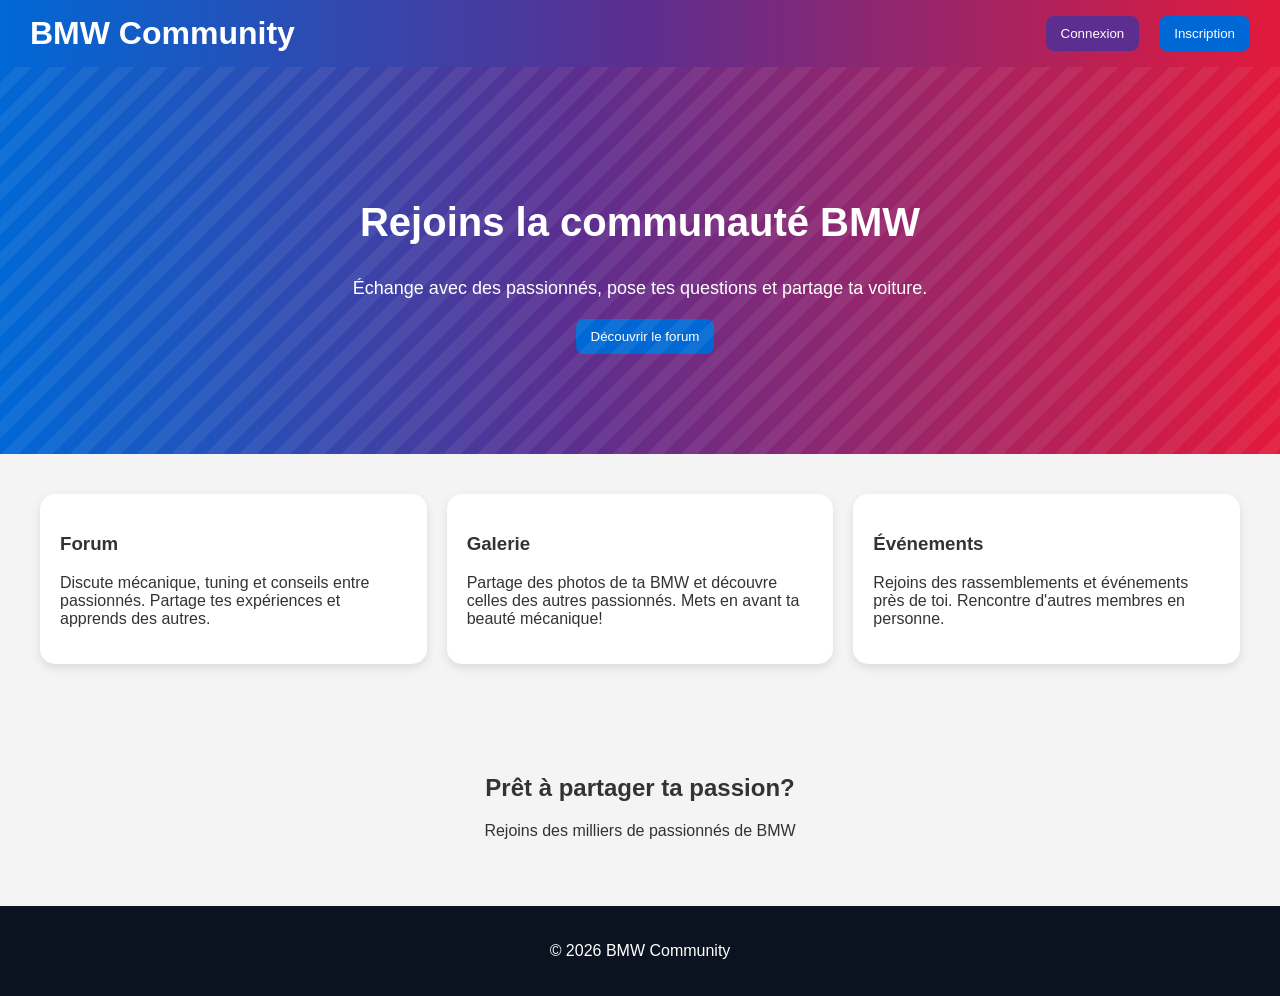
==== commit c010a5c9: "suppression du bouton en trop" ====
--- a/templates/index.html
+++ b/templates/index.html
@@ -69,8 +69,7 @@
 <section class="cta">
   <h2>Prêt à partager ta passion?</h2>
   <p>Rejoins des milliers de passionnés de BMW</p>
-  <a href="/register">
-    <button class="btn btn-primary">Commencer maintenant</button>
+  
   </a>
 </section>
 
